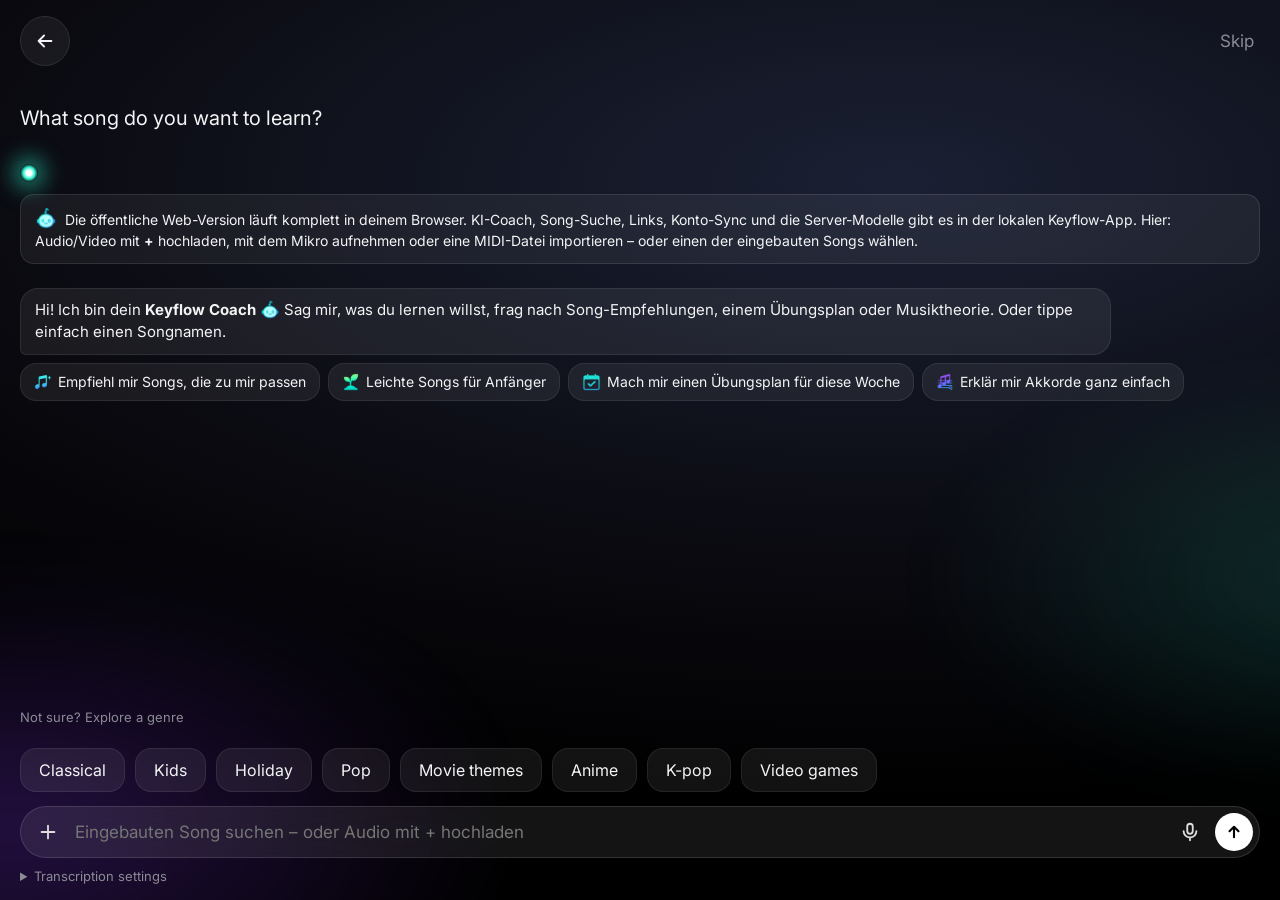
==== index.html @ b35149dd "Keyflow Piano – public web version Co-Authored-By: Claude Opus 5.5 <noreply@anthropic.com>" ====
<!doctype html>
<html lang="en">
<head>
  <meta charset="utf-8" />
  <meta name="viewport" content="width=device-width, initial-scale=1, viewport-fit=cover, user-scalable=no" />
  <meta name="theme-color" content="#000000" />
  <title>Keyflow – Piano tutorials for any song</title>
  <link rel="manifest" href="manifest.webmanifest" />
  <link rel="icon" href="icon.svg" type="image/svg+xml" />
  <link rel="preconnect" href="https://fonts.googleapis.com" />
  <link href="https://fonts.googleapis.com/css2?family=Inter:wght@400;500;600;700&display=swap" rel="stylesheet" />
  <link rel="stylesheet" href="css/style.css" />
</head>
<body>
  <!-- ================= LIBRARY ================= -->
  <section id="view-library" class="view">
    <header class="lib-head">
      <div class="lib-top">
        <div class="brand"><span class="logo">◆</span> Keyflow <span class="tag">PIANO</span></div>
        <button id="accountBtn" class="account-btn"><span id="syncDot" class="sync-dot"></span><span id="accountLabel">Sign in</span></button>
      </div>
      <h1>My songs</h1>
    </header>
    <div class="search-row">
      <label class="search">
        <svg viewBox="0 0 24 24"><circle cx="11" cy="11" r="7"/><path d="M20 20l-4-4"/></svg>
        <input id="searchInput" type="search" placeholder="Search music" autocomplete="off" />
      </label>
      <button id="sortBtn" class="round" aria-label="Sort"><svg viewBox="0 0 24 24"><path d="M4 7h16M7 12h10M10 17h4"/></svg></button>
      <div id="sortMenu" class="menu hidden">
        <button data-sort="recent">Recently added</button>
        <button data-sort="played">Recently played</button>
        <button data-sort="title">Title A–Z</button>
      </div>
    </div>
    <h2>All transcriptions</h2>
    <ul id="songList" class="song-list"></ul>
    <p id="emptyLib" class="empty hidden">No songs yet. Tap <b>+</b> to transcribe your first song.</p>
    <p class="credits-link"><button id="creditsBtn" class="link small">Credits &amp; Lizenzen</button></p>
    <button id="addBtn" class="fab" aria-label="New song"><svg viewBox="0 0 24 24"><path d="M12 5v14M5 12h14"/></svg></button>
  </section>

  <!-- ================= CREATE ================= -->
  <section id="view-create" class="view hidden">
    <div class="aurora"></div>
    <header class="create-head">
      <button id="createBack" class="round ghost" aria-label="Back"><svg viewBox="0 0 24 24"><path d="M19 12H5M11 6l-6 6 6 6"/></svg></button>
      <button id="skipBtn" class="link">Skip</button>
    </header>
    <p class="prompt">What song do you want to learn?</p>
    <div class="orb"></div>
    <div id="aiBar" class="ai-bar"></div>
    <div id="createResults" class="create-results"></div>
    <div class="create-bottom">
      <p class="muted small">Not sure? Explore a genre</p>
      <div id="genreChips" class="chips"></div>
      <form id="askForm" class="ask">
        <button type="button" id="plusBtn" class="ask-btn" aria-label="Add file"><svg viewBox="0 0 24 24"><path d="M12 5v14M5 12h14"/></svg></button>
        <input id="askInput" placeholder="Frag den Coach, Songname oder Link …" autocomplete="off" />
        <button type="button" id="recBtn" class="ask-btn" aria-label="Record"><svg viewBox="0 0 24 24"><rect x="9" y="3" width="6" height="11" rx="3"/><path d="M5 11a7 7 0 0 0 14 0M12 18v3"/></svg></button>
        <button type="submit" class="send" aria-label="Send"><svg viewBox="0 0 24 24"><path d="M12 19V5M6 11l6-6 6 6"/></svg></button>
      </form>
      <div id="plusMenu" class="menu up hidden">
        <button data-act="audio"><img class="ic" src="icons/ic-note.webp" alt="" draggable="false"> Upload audio or video</button>
        <button data-act="midi"><img class="ic" src="icons/ic-keyboard.webp" alt="" draggable="false"> Import MIDI file</button>
        <button data-act="record"><img class="ic" src="icons/ic-mic.webp" alt="" draggable="false"> Record with microphone</button>
      </div>
      <details class="advanced">
        <summary>Transcription settings</summary>
        <label>Note sensitivity <input id="optSens" type="range" min="0" max="1" step="0.05" value="0.5" /></label>
        <label>AI model <select id="optModel"><option value="basicpitch">Basic Pitch (any instrument)</option><option value="piano">Piano model – Onsets &amp; Frames</option><option value="both" selected>Both combined (best)</option><option value="muscriptor">MuScriptor (multi-instrument, server)</option><option value="transkun">Transkun – Klavier, sehr genau (Server)</option></select></label>
        <label id="msRow" class="hidden">MuScriptor size <select id="optMsSize"><option value="small" selected>small – fast (CPU ok)</option><option value="medium">medium – balanced</option><option value="large">large – best (GPU)</option></select></label>
        <label id="msQRow" class="hidden">Snap notes to beat grid <input id="optQuantize" type="checkbox" checked /></label>
        <label>Demucs stem separation (server) <input id="optDemucs" type="checkbox" /></label>
        <label>Arrangement <select id="optMode"><option value="piano" selected>Piano arrangement</option><option value="easy">Easy (melody + bass)</option><option value="full">Full detail (solo piano recordings)</option></select></label>
        <label>Remove drums before transcribing <input id="optDrums" type="checkbox" checked /></label>
        <label>Song names: search <select id="optKind"><option value="cover" selected>piano covers (most accurate)</option><option value="original">original song</option></select></label>
        <label>Split hands at <select id="optSplit"><option value="55">G3</option><option value="57">A3</option><option value="60" selected>C4 (middle C)</option><option value="62">D4</option><option value="64">E4</option></select></label>
      </details>
      <input id="fileInput" type="file" accept="audio/*,video/*,.mid,.midi,.mp3,.wav,.m4a,.ogg,.flac,.webm,.mp4" hidden />
    </div>
  </section>

  <!-- ================= PLAYER ================= -->
  <section id="view-player" class="view hidden">
    <canvas id="stage"></canvas>
    <div id="progress" class="progress"><div id="progressFill"></div><div id="loopBand" class="loop-band hidden"></div></div>
    <div id="hud" class="hud">
      <div class="hud-left">
        <button id="exitBtn" class="glass icon" aria-label="Back"><svg viewBox="0 0 24 24"><path d="M19 12H5M11 6l-6 6 6 6"/></svg></button>
        <button id="settingsBtn" class="glass icon" aria-label="Settings"><svg viewBox="0 0 24 24"><circle cx="12" cy="12" r="3"/><path d="M19.4 15a1.7 1.7 0 0 0 .3 1.8l.1.1a2 2 0 1 1-2.8 2.8l-.1-.1a1.7 1.7 0 0 0-1.8-.3 1.7 1.7 0 0 0-1 1.5V21a2 2 0 1 1-4 0v-.1a1.7 1.7 0 0 0-1.1-1.5 1.7 1.7 0 0 0-1.8.3l-.1.1a2 2 0 1 1-2.8-2.8l.1-.1a1.7 1.7 0 0 0 .3-1.8 1.7 1.7 0 0 0-1.5-1H3a2 2 0 1 1 0-4h.1a1.7 1.7 0 0 0 1.5-1.1 1.7 1.7 0 0 0-.3-1.8l-.1-.1a2 2 0 1 1 2.8-2.8l.1.1a1.7 1.7 0 0 0 1.8.3H9a1.7 1.7 0 0 0 1-1.5V3a2 2 0 1 1 4 0v.1a1.7 1.7 0 0 0 1 1.5 1.7 1.7 0 0 0 1.8-.3l.1-.1a2 2 0 1 1 2.8 2.8l-.1.1a1.7 1.7 0 0 0-.3 1.8V9a1.7 1.7 0 0 0 1.5 1H21a2 2 0 1 1 0 4h-.1a1.7 1.7 0 0 0-1.5 1z"/></svg></button>
        <button id="speedBtn" class="glass pill">Speed <b id="speedVal">100%</b></button>
        <button id="levelBtn" class="glass pill">Level <b id="levelVal">Original</b></button>
        <div class="seg glass">
          <button id="modeWait" class="seg-btn">Wait</button>
          <button id="modePlay" class="seg-btn active">Play-Along</button>
        </div>
      </div>
      <div class="hud-right">
        <span id="scoreChip" class="glass pill score">0 ✓</span>
        <button id="practiceBtn" class="glass pill" aria-label="Practice"><img class="ic" src="icons/ic-practice.webp" alt="" draggable="false"> Practice</button>
        <button id="soundBtn" class="glass icon" aria-label="Sound"><img class="ic lg" src="icons/ic-sound.webp" alt="" draggable="false"></button>
        <button id="inputBtn" class="glass icon" aria-label="Input"><svg viewBox="0 0 24 24"><rect x="2" y="7" width="20" height="11" rx="2"/><path d="M6 7v6M10 7v6M14 7v6M18 7v6"/></svg></button>
        <div id="handSeg" class="seg glass hand-seg" role="radiogroup" aria-label="Hände">
          <button class="seg-btn" data-hands="L" title="Nur linke Hand"><img class="ic hand-ic" src="icons/ic-hand-left.webp" alt="" draggable="false"><i>L</i></button>
          <button class="seg-btn" data-hands="both" title="Beide Hände">Beide</button>
          <button class="seg-btn" data-hands="R" title="Nur rechte Hand"><img class="ic hand-ic" src="icons/ic-hand-right.webp" alt="" draggable="false"><i>R</i></button>
          <button class="seg-btn" data-hands="none" title="Zuhören – beide Hände spielen automatisch">Hören</button>
        </div>
      </div>
      <div id="speedMenu" class="panel speed-panel hidden">
        <p class="panel-title">PLAYBACK SPEED</p>
        <div class="speed-opts"></div>
      </div>
      <div id="inputMenu" class="panel input-panel hidden">
        <p class="panel-title">PLAY WITH ANY PIANO</p>
        <button id="midiBtn" class="row-btn"><span><img class="ic" src="icons/ic-keyboard.webp" alt="" draggable="false"> Connect MIDI keyboard</span> <span id="midiStatus" class="muted"></span></button>
        <button id="micBtn" class="row-btn"><span><img class="ic" src="icons/ic-mic.webp" alt="" draggable="false"> Listen via microphone</span> <span id="micStatus" class="muted">off</span></button>
        <label class="row">Key lights on my piano <select id="setLightProto"></select></label>
        <label class="row">Light keys ahead <select id="setLightAhead"><option value="now">only when it's time</option><option value="ahead" selected>next notes in advance</option></select></label>
        <label class="row">Silent lights (channel modes) <input id="setSilentLights" type="checkbox" checked /></label>
        <div class="row btns"><button id="testLightsBtn" class="glass pill"><img class="ic" src="icons/ic-light.webp" alt="" draggable="false"> Test lights</button><span id="sysexStatus" class="muted small"></span></div>
        <label class="row">Mic sensitivity <input id="micSens" type="range" min="0" max="1" step="0.05" value="0.5" /></label>
        <p class="muted small">Tip: use headphones or mute the song when using the microphone. Computer keys: A W S E D F T G Y H U J K (Z / X = octave).</p>
      </div>
      <div id="levelPanel" class="panel level-panel hidden">
        <p class="panel-title">SCHWIERIGKEIT</p>
        <p id="levelRating" class="small"></p>
        <div id="levelOpts" class="speed-opts"></div>
        <p class="muted small">Leicht: nur Melodie + Bass, keine schnellen Läufe · Mittel: Melodie + eine Begleitstimme · Schwer: bis zu 3 Töne pro Hand · Original: alles</p>
        <label class="row">Andere Hand <select id="setOtherHand"><option value="auto">spielt automatisch</option><option value="mute">stumm (sichtbar)</option><option value="hide">ausblenden</option></select></label>
      </div>
      <div id="soundPanel" class="panel sound-panel hidden">
        <p class="panel-title">SOUND &amp; INSTRUMENTE</p>
        <label class="row">Sound-Bibliothek <select id="sndBank"></select></label>
        <div id="sndPresets">
          <label class="row">Song – rechte Hand <select id="sndR" class="snd-preset" data-role="R"></select></label>
          <label class="row">Song – linke Hand <select id="sndL" class="snd-preset" data-role="L"></select></label>
          <label class="row">Meine Tasten <select id="sndUser" class="snd-preset" data-role="user"></select></label>
        </div>
        <p id="sndInfo" class="muted small"></p>
        <div class="row btns">
          <button id="sndImport" class="glass pill"><img class="ic" src="icons/ic-import.webp" alt="" draggable="false"> SoundFont importieren</button>
          <button id="sndImportDir" class="glass pill"><img class="ic" src="icons/ic-folder.webp" alt="" draggable="false"> SFZ-Ordner</button>
        </div>
        <p class="muted small">SF2 · SF3 · SFOGG · DLS · SFZ (mit Samples, als Ordner oder ZIP) · SYX (DX7-Bänke &amp; SysEx-Befehle) · ZIP</p>
        <div class="row btns">
          <button id="sndImportSyx" class="glass pill"><img class="ic" src="icons/ic-synth.webp" alt="" draggable="false"> Eigene .syx-Presets</button>
          <button id="sndExportSyx" class="glass pill hidden"><img class="ic" src="icons/ic-export.webp" alt="" draggable="false"> Als .syx exportieren</button>
        </div>
        <div id="customList" class="snd-list hidden"></div>
        <p class="panel-title" style="margin-top:14px">MIDI-AUSGANG · VST3 / DAW / HARDWARE</p>
        <label class="row">Ausgang <select id="moDevice"><option value="off">Aus</option></select></label>
        <div class="row btns"><button id="moScan" class="glass pill"><img class="ic" src="icons/ic-keyboard.webp" alt="" draggable="false"> MIDI-Ausgänge suchen</button></div>
        <div id="moOpts">
          <label class="row">Song – rechte Hand <span class="mo-ch"><input id="moR" type="checkbox" checked /> Kanal <select id="moRch"><option value="0">1</option><option value="1">2</option><option value="2">3</option><option value="3">4</option><option value="4">5</option><option value="5">6</option><option value="6">7</option><option value="7">8</option><option value="8">9</option><option value="9">10</option><option value="10">11</option><option value="11">12</option><option value="12">13</option><option value="13">14</option><option value="14">15</option><option value="15">16</option></select></span></label>
          <label class="row">Song – linke Hand <span class="mo-ch"><input id="moL" type="checkbox" checked /> Kanal <select id="moLch"><option value="0">1</option><option value="1">2</option><option value="2">3</option><option value="3">4</option><option value="4">5</option><option value="5">6</option><option value="6">7</option><option value="7">8</option><option value="8">9</option><option value="9">10</option><option value="10">11</option><option value="11">12</option><option value="12">13</option><option value="13">14</option><option value="14">15</option><option value="15">16</option></select></span></label>
          <label class="row">Meine Tasten <span class="mo-ch"><input id="moU" type="checkbox" /> Kanal <select id="moUch"><option value="0">1</option><option value="1">2</option><option value="2">3</option><option value="3">4</option><option value="4">5</option><option value="5">6</option><option value="6">7</option><option value="7">8</option><option value="8">9</option><option value="9">10</option><option value="10">11</option><option value="11">12</option><option value="12">13</option><option value="13">14</option><option value="14">15</option><option value="15">16</option></select></span></label>
          <label class="row">Instrument senden <select id="moProg"></select></label>
          <label class="row">Nur extern hören (interne Klänge stumm) <input id="moExcl" type="checkbox" /></label>
        </div>
        <details class="mo-help"><summary class="muted small">So spielst du mit VST3-Plugins</summary>
          <p class="muted small">VST3-Plugins laufen in einem Host-Programm auf dem PC/Mac (z.&nbsp;B. Reaper, Cakewalk, Ableton, FL Studio oder der kostenlose Plugin-Host Carla). Keyflow schickt die Noten per MIDI dorthin:</p>
          <p class="muted small">1. Keyflow auf dem PC starten (<code>node server.js</code>) und in Chrome öffnen.<br>2. Virtuelles MIDI-Kabel: Windows → <b>loopMIDI</b>, Mac → <b>IAC-Treiber</b> (Audio-MIDI-Setup), Linux → Carla/ALSA.<br>3. Im Host eine Spur mit deinem VST3-Plugin anlegen, MIDI-Eingang = das virtuelle Kabel, Aufnahme-/Monitor-Schalter an.<br>4. Hier als Ausgang das Kabel wählen, Kanäle zuordnen, „Nur extern hören“ an.</p>
          <p class="muted small">Am Handy kannst du so auch die eingebauten Klänge deines MIDI-Pianos (z.&nbsp;B. MEP-4000) oder einen Hardware-Synth ansteuern.</p>
        </details>
        <input id="syxFile" type="file" accept=".syx,.zip" multiple hidden />
        <div id="sndList" class="snd-list"></div>
        <div id="syxList" class="snd-list"></div>
        <input id="sndFile" type="file" multiple hidden />
        <input id="sndDir" type="file" webkitdirectory multiple hidden />
      </div>
      <div id="practicePanel" class="panel practice-panel hidden">
        <p class="panel-title">PRACTICE BY SECTION</p>
        <label class="row">Auto tempo (start 50 %, +10 % per clean pass) <input id="setAutoTempo" type="checkbox" checked /></label>
        <label class="row">Clean pass needs <select id="setPassAcc"><option value="80">80 %</option><option value="90" selected>90 %</option><option value="100">100 %</option></select></label>
        <div id="sectionList" class="section-list"></div>
        <div class="row btns"><button id="practiceStop" class="glass pill">✕ Stop section practice</button></div>
      </div>
      <div id="settingsPanel" class="panel settings-panel hidden">
        <p class="panel-title">SETTINGS</p>
        <label class="row">Note labels <select id="setLabels"><option value="letters">C D E</option><option value="solfege">Do Re Mi</option><option value="fingers">Fingernummern 1–5</option><option value="both">Note + Finger (C 3)</option><option value="none">Off</option></select></label>
        <label class="row">Finger-Farben (Daumen … kleiner Finger) <input id="setFingerColors" type="checkbox" checked /></label>
        <label class="row">Hand-Diagramm über der Tastatur <input id="setHandDiagram" type="checkbox" checked /></label>
        <label class="row">Fingersatz bearbeiten (pausiert Note antippen) <input id="setEditFingers" type="checkbox" /></label>
        <label class="row">Keyboard <select id="setKeyboard"><option value="88">88 keys (full piano)</option><option value="61">61 keys</option><option value="auto">Fit to song</option></select></label>
        <label class="row">Colors <select id="setColors"><option value="rainbow">Rainbow (per note)</option><option value="hands">Blue / teal (per hand)</option></select></label>
        <label class="row">Finger numbers (1–5) <input id="setFingers" type="checkbox" checked /></label>
        <label class="row">Key lights preview <input id="setLights" type="checkbox" checked /></label>
        <label class="row">Falling speed <input id="setZoom" type="range" min="0.5" max="2" step="0.1" value="1" /></label>
        <label class="row">Hear notes of practiced hand <input id="setGuide" type="checkbox" checked /></label>
        <label class="row">Mute song audio <input id="setMute" type="checkbox" /></label>
        <label class="row">Sound for MIDI keyboard <input id="setMidiSound" type="checkbox" checked /></label>
        <label class="row">Metronome <input id="setMetro" type="checkbox" /></label>
        <label class="row">Effects <input id="setFx" type="checkbox" checked /></label>
        <label class="row">Volume <input id="setVol" type="range" min="0" max="1" step="0.05" value="0.8" /></label>
        <div class="row btns">
          <button id="loopA" class="glass pill">Set A</button>
          <button id="loopB" class="glass pill">Set B</button>
          <button id="loopClear" class="glass pill">Clear loop</button>
        </div>
        <div class="row btns">
          <button id="restartBtn" class="glass pill">↺ Restart</button>
          <button id="exportBtn" class="glass pill"><img class="ic" src="icons/ic-export.webp" alt="" draggable="false"> Export MIDI</button>
        </div>
      </div>
    </div>
    <div class="now-playing">
      <span id="npCover" class="cover sm"></span>
      <span id="npTitle"></span>
      <span id="npTime" class="muted"></span>
    </div>
    <button id="bigPlay" class="big-play" aria-label="Play"><svg viewBox="0 0 24 24"><path d="M8 5v14l11-7z"/></svg></button>
    <button id="endBtn" class="glass pill end-btn"><svg viewBox="0 0 24 24"><path d="M15 3h4a2 2 0 0 1 2 2v14a2 2 0 0 1-2 2h-4M10 17l5-5-5-5M15 12H3"/></svg> End session</button>
    <div id="resultModal" class="modal hidden">
      <div class="modal-card">
        <h3><img class="ic xl" src="icons/ic-trophy.webp" alt="" draggable="false"><br>Session complete</h3>
        <div class="big-score"><span id="resAcc">0</span>%</div>
        <p class="muted">accuracy</p>
        <div class="stats">
          <div><b id="resHit">0</b><span>hit</span></div>
          <div><b id="resMiss">0</b><span>missed</span></div>
          <div><b id="resWrong">0</b><span>wrong</span></div>
          <div><b id="resStreak">0</b><span>best streak</span></div>
        </div>
        <div class="row btns center">
          <button id="resAgain" class="btn primary">Play again</button>
          <button id="resLib" class="btn">Library</button>
        </div>
      </div>
    </div>
    <div id="rotateHint" class="rotate-hint">↻ Rotate your phone to landscape for the best view</div>
  </section>

  <!-- ================= BUSY / TOAST ================= -->
  <div id="busy" class="busy hidden">
    <div class="orb big"></div>
    <p id="busyStage">Working…</p>
    <div class="bar"><div id="busyBar"></div></div>
    <p class="muted small">Runs privately on your device – free & unlimited.</p>
    <button id="busyCancel" class="btn hidden">Stop recording</button>
  </div>
  <div id="sheet" class="sheet hidden"></div>
  <div id="syxPicker" class="busy picker hidden">
    <div class="modal-card picker-card">
      <h3>Presets auswählen</h3>
      <p id="pickInfo" class="muted small"></p>
      <input id="pickSearch" class="pick-search" placeholder="Suchen …" autocomplete="off" />
      <div class="row btns"><button id="pickAll" class="link small">Alle</button><button id="pickNone" class="link small">Keine</button></div>
      <div id="pickList" class="pick-list"></div>
      <label class="row">Ziel <select id="pickTarget"><option value="custom">Zu „Meine FM-Presets“ hinzufügen</option><option value="new">Als neue Bank speichern</option></select></label>
      <input id="pickName" class="pick-search hidden" placeholder="Name der neuen Bank" />
      <div class="row btns center">
        <button id="pickOk" class="btn primary">Importieren</button>
        <button id="pickCancel" class="btn">Abbrechen</button>
      </div>
    </div>
  </div>
  <div id="accountModal" class="busy account hidden">
    <div class="modal-card account-card">
      <div id="accOut">
        <h3>Keyflow account</h3>
        <p class="muted small">Sync your library across devices via your Keyflow server.</p>
        <form id="accForm">
          <input id="accUser" placeholder="Username" autocomplete="username" autocapitalize="none" required />
          <input id="accPass" type="password" placeholder="Password (min. 6)" autocomplete="current-password" required />
          <p id="accErr" class="err"></p>
          <div class="row btns center">
            <button type="submit" class="btn primary" data-mode="login">Log in</button>
            <button type="submit" class="btn" data-mode="register">Create account</button>
          </div>
        </form>
      </div>
      <div id="accIn" class="hidden">
        <h3><img class="ic lg" src="icons/ic-coach.webp" alt="" draggable="false"> Hi, <span id="accName"></span></h3>
        <p id="accStatus" class="muted small"></p>
        <p class="muted small">Im Konto gespeichert: Songs inkl. Audio, Sound-Bibliotheken (SoundFont, SFZ, FM/.syx), „Meine FM-Presets“, SysEx, Einstellungen und Coach-Chat.</p>
        <p id="accUsage" class="small"></p>
        <div class="row btns center">
          <button id="accSync" class="btn primary">↻ Jetzt synchronisieren</button>
          <button id="accLogout" class="btn">Abmelden</button>
        </div>
        <p class="panel-title" style="margin-top:14px">SICHERUNG – AUCH AUSSERHALB DES HANDYS</p>
        <div class="row btns">
          <a id="accBackup" class="btn" download><img class="ic" src="icons/ic-export.webp" alt="" draggable="false"> Sicherung herunterladen</a>
          <button id="accRestore" class="btn"><img class="ic" src="icons/ic-import.webp" alt="" draggable="false"> Wiederherstellen</button>
        </div>
        <label class="row">Automatisch nach /sdcard/Keyflow sichern <input id="accAuto" type="checkbox" /></label>
        <p id="accAutoInfo" class="muted small"></p>
        <p class="muted small">Tipp: Lade die .keyflow-Datei zu Google Drive hoch oder kopiere sie auf deinen PC – dann ist alles auch sicher, wenn das Handy verloren geht.</p>
        <input id="accRestoreFile" type="file" accept=".keyflow,.zip" hidden />
      </div>
      <button id="accClose" class="link">Close</button>
    </div>
  </div>
  <div id="creditsModal" class="busy account hidden">
    <div class="modal-card account-card credits">
      <h3>Credits &amp; Lizenzen</h3>
      <p class="small">Keyflow ist eine eigenständige Klavier-Lern-App. Sie nutzt diese freien Projekte – vielen Dank!</p>
      <ul class="small">
        <li><b>Basic Pitch</b> (Spotify) – Audio→MIDI, Apache-2.0</li>
        <li><b>Onsets and Frames</b> (Google Magenta) – Klavier-Transkription, Apache-2.0</li>
        <li><b>TensorFlow.js</b> – Apache-2.0</li>
        <li><b>SpessaSynth</b> – SoundFont-Synthesizer, Apache-2.0</li>
        <li><b>@tonejs/midi</b> – MIDI lesen/schreiben, MIT</li>
        <li><b>fflate</b> – ZIP, MIT</li>
        <li><b>Salamander Grand Piano</b> – Samples von Alexander Holm, CC-BY 3.0</li>
        <li><b>GeneralUser GS</b> – SoundFont von S. Christian Collins (freie Lizenz des Autors)</li>
        <li>Lokale App zusätzlich: Transkun (Yujia Yan, MIT), MuScriptor (Code MIT, Gewichte CC BY-NC 4.0), Ollama/Qwen, yt-dlp</li>
        <li>Icons: für Keyflow mit Astrocade generiert · Eingebaute Songs: gemeinfreie Melodien</li>
      </ul>
      <p class="muted small">Alle Daten (Songs, Aufnahmen, Sounds) bleiben in deinem Browser. Es wird nichts hochgeladen.</p>
      <button id="creditsClose" class="btn primary">Schließen</button>
    </div>
  </div>
  <div id="toast" class="toast"></div>

  <script>window.KEYFLOW_STATIC = true;</script>
  <script type="module" src="js/app.js"></script>
</body>
</html>
---- css/style.css ----
:root {
  --bg: #050507;
  --card: #1b1b20;
  --card2: #26262c;
  --line: #2e2e35;
  --text: #f4f4f6;
  --muted: #8b8b95;
  --teal: #2ff5d0;
  --blue: #1e90ff;
  --purple: #8b3dff;
  --pink: #ff2bd6;
  --radius: 18px;
  font-family: Inter, system-ui, -apple-system, 'Segoe UI', Roboto, sans-serif;
  color-scheme: dark;
}
* { box-sizing: border-box; -webkit-tap-highlight-color: transparent; }
html, body { margin: 0; height: 100%; background: var(--bg); color: var(--text); overflow: hidden; }
button { font: inherit; color: inherit; background: none; border: 0; cursor: pointer; }
input, select { font: inherit; color: inherit; }
svg { width: 22px; height: 22px; fill: none; stroke: currentColor; stroke-width: 2; stroke-linecap: round; stroke-linejoin: round; }
.hidden { display: none !important; }
.muted { color: var(--muted); }
.small { font-size: 13px; }
.view { position: fixed; inset: 0; overflow: hidden; }

/* ---------- Library ---------- */
#view-library { overflow-y: auto; padding: max(18px, env(safe-area-inset-top)) 20px 120px; max-width: 720px; margin: 0 auto; }
.brand { display: flex; align-items: center; gap: 6px; font-weight: 700; font-size: 15px; opacity: .85; }
.brand .logo { color: var(--teal); }
.tag { font-size: 9px; border: 1.5px solid currentColor; border-radius: 6px; padding: 1px 5px; letter-spacing: .05em; }
.lib-head h1 { font-size: 34px; font-weight: 500; margin: 22px 0 18px; letter-spacing: -.02em; }
.search-row { display: flex; gap: 12px; position: relative; }
.search { flex: 1; display: flex; align-items: center; gap: 10px; background: var(--card2); border: 1px solid var(--line); border-radius: 999px; padding: 0 18px; height: 50px; color: var(--muted); }
.search input { flex: 1; background: none; border: 0; outline: 0; font-size: 17px; color: var(--text); }
.round { width: 50px; height: 50px; border-radius: 50%; background: var(--card2); border: 1px solid var(--line); display: grid; place-items: center; flex: none; }
.round.ghost { background: rgba(255,255,255,.06); }
h2 { font-size: 17px; font-weight: 500; margin: 30px 0 10px; }
.song-list { list-style: none; padding: 0; margin: 0; }
.song { display: flex; align-items: center; gap: 16px; padding: 10px 0; cursor: pointer; border-radius: 14px; }
.song:active { background: rgba(255,255,255,.04); }
.cover { width: 66px; height: 66px; border-radius: 14px; flex: none; box-shadow: inset 0 0 0 1px rgba(255,255,255,.08); }
.cover.sm { width: 28px; height: 28px; border-radius: 7px; }
.song-info { flex: 1; min-width: 0; }
.song-title { font-size: 17px; white-space: nowrap; overflow: hidden; text-overflow: ellipsis; }
.song-sub { font-size: 14px; color: var(--muted); margin-top: 4px; display: flex; align-items: center; gap: 6px; }
.song-sub .tri { color: var(--pink); font-size: 11px; }
.song-sub .tri.off { color: var(--muted); }
.more { width: 40px; height: 40px; color: var(--muted); font-size: 20px; letter-spacing: 1px; }
.empty { color: var(--muted); text-align: center; margin-top: 40px; }
.fab { position: fixed; right: max(22px, calc(50vw - 340px)); bottom: max(26px, env(safe-area-inset-bottom)); width: 62px; height: 62px; border-radius: 50%; background: linear-gradient(135deg, var(--teal), var(--blue)); color: #001; display: grid; place-items: center; box-shadow: 0 10px 30px rgba(47,245,208,.35); }
.fab svg { width: 28px; height: 28px; stroke-width: 2.6; }

.menu { position: absolute; z-index: 30; background: #232329; border: 1px solid var(--line); border-radius: 14px; padding: 6px; min-width: 200px; box-shadow: 0 20px 50px rgba(0,0,0,.6); }
.menu button { display: block; width: 100%; text-align: left; padding: 11px 14px; border-radius: 9px; font-size: 15px; }
.menu button:hover, .menu button.active { background: rgba(255,255,255,.07); }
.menu button.danger { color: #ff5d7a; }
#sortMenu { right: 0; top: 58px; }

/* ---------- Create ---------- */
#view-create { display: flex; flex-direction: column; padding: max(16px, env(safe-area-inset-top)) 20px max(16px, env(safe-area-inset-bottom)); background: radial-gradient(120% 70% at 70% 20%, #1a2033 0%, #0a0a10 60%, #000 100%); }
.aurora { position: absolute; inset: -20%; background:
  radial-gradient(40% 30% at 15% 80%, rgba(139,61,255,.25), transparent 70%),
  radial-gradient(35% 25% at 90% 60%, rgba(47,245,208,.15), transparent 70%); filter: blur(30px); pointer-events: none; animation: drift 14s ease-in-out infinite alternate; }
@keyframes drift { to { transform: translate(4%, -3%) rotate(4deg); } }
.create-head { display: flex; justify-content: space-between; align-items: center; position: relative; }
.link { color: var(--muted); font-size: 17px; }
.prompt { font-size: 20px; margin: 40px 0 0; position: relative; }
.orb { width: 18px; height: 18px; border-radius: 50%; margin: 34px 0 0; background: radial-gradient(circle, #fff 0 20%, var(--teal) 45%, rgba(47,245,208,0) 72%); box-shadow: 0 0 22px 6px rgba(47,245,208,.55); animation: pulse 1.8s ease-in-out infinite; position: relative; }
.orb.big { width: 70px; height: 70px; margin: 0 auto 24px; }
@keyframes pulse { 50% { transform: scale(1.25); opacity: .75; } }
.create-results { flex: 1; overflow-y: auto; margin: 16px 0; position: relative; }
.result { display: flex; align-items: center; gap: 14px; padding: 10px; border-radius: 14px; background: rgba(255,255,255,.04); margin-bottom: 8px; cursor: pointer; }
.result:hover { background: rgba(255,255,255,.08); }
.result .cover { width: 46px; height: 46px; border-radius: 10px; }
.msg { color: #cfd0d8; line-height: 1.5; padding: 4px 2px 12px; }
.create-bottom { position: relative; }
.chips { display: flex; gap: 10px; overflow-x: auto; padding: 10px 0 14px; scrollbar-width: none; }
.chips::-webkit-scrollbar { display: none; }
.chip { flex: none; padding: 11px 18px; border-radius: 16px; background: rgba(255,255,255,.07); border: 1px solid rgba(255,255,255,.08); font-size: 16px; }
.chip.active { background: rgba(47,245,208,.18); border-color: rgba(47,245,208,.5); }
.ask { display: flex; align-items: center; gap: 6px; background: rgba(255,255,255,.08); border: 1px solid rgba(255,255,255,.12); border-radius: 999px; padding: 6px 6px 6px 8px; backdrop-filter: blur(16px); }
.ask input { flex: 1; min-width: 0; background: none; border: 0; outline: 0; font-size: 17px; }
.ask-btn { width: 38px; height: 38px; display: grid; place-items: center; color: #ddd; border-radius: 50%; }
.send { width: 38px; height: 38px; border-radius: 50%; background: #fff; color: #000; display: grid; place-items: center; }
.send svg { width: 18px; height: 18px; stroke-width: 2.8; }
.menu.up { bottom: 70px; left: 0; }
.advanced { margin-top: 10px; color: var(--muted); font-size: 13px; }
.advanced label { display: flex; justify-content: space-between; align-items: center; margin: 8px 0; gap: 12px; }
.advanced select { background: var(--card2); border: 1px solid var(--line); border-radius: 8px; padding: 4px 8px; }

/* ---------- Player ---------- */
#view-player { background: #000; touch-action: none; user-select: none; -webkit-user-select: none; }
#stage { position: absolute; inset: 0; width: 100%; height: 100%; display: block; }
.progress { position: absolute; top: 10px; left: 50%; transform: translateX(-50%); width: min(70%, 900px); height: 8px; border-radius: 6px; background: rgba(255,255,255,.12); cursor: pointer; z-index: 5; }
.progress::before { content: ''; position: absolute; inset: -12px 0; }
#progressFill { height: 100%; width: 0; border-radius: 6px; background: #1a8f78; box-shadow: 0 0 10px rgba(47,245,208,.4); }
.loop-band { position: absolute; top: 0; height: 100%; background: rgba(139,61,255,.45); border-radius: 6px; }
.hud { position: absolute; top: 30px; left: 0; right: 0; padding: 0 max(16px, env(safe-area-inset-left)); display: flex; justify-content: space-between; align-items: flex-start; z-index: 6; transition: opacity .3s; pointer-events: none; }
.hud > * { pointer-events: auto; }
.hud.faded { opacity: 0; }
.hud.faded * { pointer-events: none; }
.hud-left, .hud-right { display: flex; gap: 10px; align-items: center; flex-wrap: wrap; }
.glass { background: rgba(60,60,66,.62); border: 1px solid rgba(255,255,255,.1); backdrop-filter: blur(14px); -webkit-backdrop-filter: blur(14px); color: #e9e9ef; }
.icon { width: 46px; height: 46px; border-radius: 14px; display: grid; place-items: center; }
.pill { height: 46px; padding: 0 18px; border-radius: 14px; display: inline-flex; align-items: center; gap: 8px; font-size: 16px; white-space: nowrap; }
.pill b { font-weight: 600; }
.seg { display: inline-flex; border-radius: 14px; padding: 4px; height: 46px; }
.seg-btn { padding: 0 14px; border-radius: 10px; color: #aaa; font-size: 15px; }
.seg-btn.active { background: rgba(255,255,255,.16); color: #fff; }
.hand { width: 46px; height: 46px; border-radius: 14px; font-size: 20px; position: relative; opacity: .45; filter: grayscale(1); }
.hand i { position: absolute; bottom: 4px; right: 6px; font-style: normal; font-size: 10px; font-weight: 700; background: #fff; color: #000; border-radius: 4px; padding: 0 3px; }
.hand.active { opacity: 1; filter: none; }
#handL.active { box-shadow: inset 0 0 0 2px #15c9a0; }
#handR.active { box-shadow: inset 0 0 0 2px #1e90ff; }
.score { font-variant-numeric: tabular-nums; color: var(--teal); }
.panel { position: absolute; top: 56px; left: max(16px, env(safe-area-inset-left)); background: rgba(40,40,46,.86); border: 1px solid rgba(255,255,255,.1); backdrop-filter: blur(20px); -webkit-backdrop-filter: blur(20px); border-radius: 20px; padding: 14px 16px; max-height: calc(100vh - 90px); overflow-y: auto; }
.panel-title { margin: 0 0 12px; font-size: 13px; letter-spacing: .12em; color: #aaa; font-weight: 600; }
.speed-panel { left: 120px; }
.speed-opts { display: flex; gap: 10px; }
.speed-opt { width: 82px; padding: 10px 0; border-radius: 14px; background: rgba(255,255,255,.06); text-align: center; }
.speed-opt b { display: block; font-size: 17px; font-weight: 500; }
.speed-opt span { font-size: 13px; color: var(--muted); }
.speed-opt.active { background: rgba(255,255,255,.2); }
.input-panel { left: auto; right: max(16px, env(safe-area-inset-right)); width: 330px; }
.settings-panel { width: 340px; }
.row { display: flex; justify-content: space-between; align-items: center; gap: 12px; margin: 10px 0; font-size: 15px; }
.row select { background: rgba(255,255,255,.08); border: 1px solid var(--line); border-radius: 8px; padding: 4px 8px; }
.row input[type=checkbox] { width: 20px; height: 20px; accent-color: var(--teal); }
.row input[type=range] { width: 140px; accent-color: var(--teal); }
.row.btns { justify-content: flex-start; flex-wrap: wrap; }
.row.btns .pill { height: 38px; font-size: 14px; padding: 0 12px; }
.row.center { justify-content: center; }
.row-btn { display: flex; justify-content: space-between; width: 100%; padding: 12px; border-radius: 12px; background: rgba(255,255,255,.06); margin-bottom: 8px; text-align: left; gap: 8px; }
.row-btn .on { color: var(--teal); }
.now-playing { position: absolute; left: max(16px, env(safe-area-inset-left)); display: flex; align-items: center; gap: 10px; font-size: 15px; z-index: 4; pointer-events: none; text-shadow: 0 1px 4px #000; }
.big-play { position: absolute; left: 50%; top: 38%; transform: translate(-50%, -50%); width: 84px; height: 84px; border-radius: 50%; background: rgba(255,255,255,.12); border: 1px solid rgba(255,255,255,.2); backdrop-filter: blur(10px); display: grid; place-items: center; z-index: 5; }
.big-play svg { width: 36px; height: 36px; fill: #fff; stroke: none; margin-left: 4px; }
.end-btn { position: absolute; right: max(16px, env(safe-area-inset-right)); z-index: 6; height: 40px; font-size: 14px; }
.end-btn svg { width: 18px; height: 18px; }
.rotate-hint { display: none; position: absolute; top: 40%; left: 0; right: 0; text-align: center; color: var(--muted); font-size: 14px; z-index: 3; pointer-events: none; }
@media (orientation: portrait) and (max-width: 700px) {
  .rotate-hint { display: block; top: 22%; }
  .hud-left .seg-btn { padding: 0 8px; font-size: 13px; }
  .pill { padding: 0 12px; font-size: 14px; }
  .icon, .hand { width: 40px; height: 40px; }
  .seg, .pill { height: 40px; }
  .speed-panel { left: 16px; right: 16px; }
  .speed-opts { flex-wrap: wrap; }
  .settings-panel, .input-panel { width: auto; left: 16px; right: 16px; }
}

.modal { position: absolute; inset: 0; background: rgba(0,0,0,.6); display: grid; place-items: center; z-index: 20; backdrop-filter: blur(6px); }
.modal-card { background: #17171c; border: 1px solid var(--line); border-radius: 24px; padding: 24px 28px; text-align: center; min-width: 300px; }
.modal-card h3 { margin: 0 0 8px; font-weight: 500; }
.big-score { font-size: 56px; font-weight: 700; background: linear-gradient(90deg, var(--teal), var(--blue)); -webkit-background-clip: text; background-clip: text; color: transparent; }
.stats { display: grid; grid-template-columns: repeat(4, 1fr); gap: 10px; margin: 16px 0; }
.stats b { display: block; font-size: 20px; }
.stats span { font-size: 12px; color: var(--muted); }
.btn { padding: 12px 22px; border-radius: 14px; background: var(--card2); font-weight: 600; }
.btn.primary { background: linear-gradient(135deg, var(--teal), var(--blue)); color: #001; }

/* ---------- Busy / sheet / toast ---------- */
.busy { position: fixed; inset: 0; z-index: 50; background: rgba(0,0,0,.85); backdrop-filter: blur(10px); display: flex; flex-direction: column; align-items: center; justify-content: center; text-align: center; padding: 30px; }
.busy p { margin: 6px 0; font-size: 18px; }
.busy .bar { width: min(320px, 80vw); height: 6px; border-radius: 4px; background: rgba(255,255,255,.12); margin: 14px 0; overflow: hidden; }
#busyBar { height: 100%; width: 0; background: linear-gradient(90deg, var(--teal), var(--blue)); transition: width .2s; }
.sheet { position: fixed; inset: 0; z-index: 40; background: rgba(0,0,0,.5); display: flex; align-items: flex-end; justify-content: center; }
.sheet-card { width: min(520px, 100%); background: #1b1b20; border-radius: 22px 22px 0 0; padding: 10px 10px max(16px, env(safe-area-inset-bottom)); }
.sheet-card h4 { margin: 10px 14px; font-weight: 500; color: var(--muted); }
.sheet-card button { display: block; width: 100%; text-align: left; padding: 15px 14px; border-radius: 12px; font-size: 16px; }
.sheet-card button:hover { background: rgba(255,255,255,.06); }
.sheet-card .danger { color: #ff5d7a; }
.toast { position: fixed; left: 50%; bottom: 30px; transform: translate(-50%, 30px); background: #2a2a31; padding: 12px 18px; border-radius: 12px; opacity: 0; transition: .25s; z-index: 60; pointer-events: none; max-width: 90vw; text-align: center; }
.toast.show { opacity: 1; transform: translate(-50%, 0); }

/* ---------- v3: account, practice ---------- */
.lib-top { display: flex; justify-content: space-between; align-items: center; }
.account-btn { display: flex; align-items: center; gap: 8px; padding: 8px 14px; border-radius: 999px; background: var(--card2); border: 1px solid var(--line); font-size: 14px; }
.sync-dot { width: 8px; height: 8px; border-radius: 50%; background: var(--muted); }
.sync-dot.ok { background: var(--teal); box-shadow: 0 0 8px var(--teal); }
.sync-dot.busy { background: #ffc94d; animation: pulse 1s infinite; }
.sync-dot.err { background: #ff5d7a; }
.account-card { width: min(380px, 92vw); display: flex; flex-direction: column; gap: 6px; }
.account-card input { width: 100%; margin: 6px 0; padding: 13px 14px; border-radius: 12px; background: var(--card2); border: 1px solid var(--line); outline: 0; font-size: 16px; }
.account-card .link { margin-top: 10px; font-size: 15px; }
.err { color: #ff5d7a; min-height: 1em; font-size: 14px; margin: 4px 0; }
.practice-panel { left: auto; right: max(16px, env(safe-area-inset-right)); width: 360px; }
.section-list { display: grid; grid-template-columns: repeat(auto-fill, minmax(96px, 1fr)); gap: 8px; margin: 8px 0; }
.section-btn { padding: 10px 6px; border-radius: 12px; background: rgba(255,255,255,.06); text-align: center; font-size: 13px; line-height: 1.35; }
.section-btn b { display: block; font-size: 15px; }
.section-btn.active { background: rgba(47,245,208,.2); box-shadow: inset 0 0 0 1.5px var(--teal); }
.section-btn.done { color: var(--teal); }
@media (orientation: portrait) and (max-width: 700px) { .practice-panel { width: auto; left: 16px; right: 16px; } }

/* ---------- AI coach chat ---------- */
.ai-bar { position: relative; margin-top: 12px; }
.ai-setup { background: rgba(255,255,255,.06); border: 1px solid rgba(255,255,255,.1); border-radius: 14px; padding: 12px 14px; font-size: 14px; line-height: 1.5; }
.ai-setup code { background: rgba(0,0,0,.4); padding: 1px 6px; border-radius: 6px; }
.ai-setup .bar { height: 6px; border-radius: 4px; background: rgba(255,255,255,.12); margin-top: 8px; overflow: hidden; }
.ai-setup .bar div { height: 100%; background: linear-gradient(90deg, var(--teal), var(--blue)); }
.small-btn { display: block; width: 100%; text-align: left; margin-top: 8px; padding: 10px 12px; font-size: 14px; font-weight: 500; }
.ai-ready { display: flex; justify-content: space-between; align-items: center; font-size: 13px; color: #cfd0d8; }
.link.small { font-size: 13px; }
.bubble { max-width: 88%; padding: 10px 14px; border-radius: 18px; margin: 8px 0; line-height: 1.5; font-size: 15px; word-wrap: break-word; }
.bubble.me { margin-left: auto; background: linear-gradient(135deg, #1a8f78, #1e6fd0); border-bottom-right-radius: 6px; }
.bubble.ai { background: rgba(255,255,255,.07); border: 1px solid rgba(255,255,255,.08); border-bottom-left-radius: 6px; }
.quick { display: flex; flex-wrap: wrap; gap: 8px; margin: 6px 0 10px; }
.quick .chip { font-size: 14px; padding: 9px 13px; }
.song-card { display: flex; align-items: center; gap: 10px; width: 100%; margin: 6px 0; padding: 10px 12px; border-radius: 12px; background: rgba(47,245,208,.1); border: 1px solid rgba(47,245,208,.3); text-align: left; }
.song-card .sc-title { flex: 1; font-weight: 600; }
.song-card .sc-go { color: var(--teal); font-size: 14px; }
.dots { display: inline-flex; gap: 4px; }
.dots i { width: 7px; height: 7px; border-radius: 50%; background: #aaa; animation: blink 1.2s infinite; }
.dots i:nth-child(2) { animation-delay: .2s; } .dots i:nth-child(3) { animation-delay: .4s; }
@keyframes blink { 50% { opacity: .2; } }
.small-btn[disabled] { opacity: .4; }

/* ---------- sound panel ---------- */
.sound-panel { left: auto; right: max(16px, env(safe-area-inset-right)); width: 380px; }
.sound-panel select { max-width: 200px; }
.snd-list { margin-top: 8px; }
.snd-item { display: flex; justify-content: space-between; align-items: center; gap: 8px; padding: 8px 10px; border-radius: 10px; background: rgba(255,255,255,.05); margin-bottom: 6px; font-size: 14px; }
@media (orientation: portrait) and (max-width: 700px) { .sound-panel { width: auto; left: 16px; right: 16px; } }
.snd-item.col { flex-direction: column; align-items: flex-start; }
.snd-item.col .row { margin: 4px 0 0; }

/* ---------- .syx preset picker ---------- */
.picker { background: rgba(0,0,0,.7); }
.picker-card { width: min(460px, 94vw); max-height: 88vh; display: flex; flex-direction: column; text-align: left; }
.pick-search { width: 100%; margin: 6px 0; padding: 11px 13px; border-radius: 12px; background: var(--card2); border: 1px solid var(--line); outline: 0; font-size: 15px; }
.pick-list { overflow-y: auto; flex: 1; min-height: 120px; margin: 6px 0; border-radius: 12px; background: rgba(255,255,255,.03); }
.pick-item { display: flex; align-items: center; gap: 10px; padding: 9px 12px; border-bottom: 1px solid rgba(255,255,255,.05); font-size: 15px; }
.pick-item input { width: 18px; height: 18px; accent-color: var(--teal); }
.pick-name { flex: 1; font-family: ui-monospace, monospace; letter-spacing: .03em; }

/* ---------- generated icons (icons/*.webp, Astrocade) ---------- */
.ic { width: 1.3em; height: 1.3em; object-fit: contain; vertical-align: -0.32em; flex: none; pointer-events: none; user-select: none; }
.ic.lg { width: 26px; height: 26px; vertical-align: middle; }
.ic.xl { width: 56px; height: 56px; margin-bottom: 4px; filter: drop-shadow(0 6px 18px rgba(255, 196, 64, .35)); }
.ic.hand-ic { width: 28px; height: 28px; }
.glass .ic { filter: drop-shadow(0 0 6px rgba(47,245,208,.25)); }
.row-btn > span:first-child { display: inline-flex; align-items: center; gap: 8px; }
.menu button .ic, .sheet-card button .ic, .chip .ic { margin-right: 6px; }
.toast .ic { margin-right: 6px; }
.song-card .sc-icon .ic { width: 24px; height: 24px; }
.ai-setup .ic, .ai-ready .ic { width: 22px; height: 22px; margin-right: 4px; }
.score .ic { width: 18px; height: 18px; margin-left: 6px; }
a.btn { display: inline-flex; align-items: center; gap: 6px; text-decoration: none; color: inherit; }
.account-card { max-height: 92vh; overflow-y: auto; }
.mo-ch { display: inline-flex; align-items: center; gap: 6px; font-size: 13px; }
.mo-help { margin-top: 6px; }
.mo-help code { background: rgba(0,0,0,.4); padding: 1px 5px; border-radius: 5px; }

/* ---------- hands selector, levels, difficulty badges ---------- */
.hand-seg .seg-btn { display: inline-flex; align-items: center; gap: 2px; position: relative; padding: 0 9px; }
.hand-seg .seg-btn i { font-style: normal; font-size: 10px; font-weight: 700; }
.hand-seg .seg-btn:not(.active) .ic { filter: grayscale(1) opacity(.55); }
.hand-seg .hand-ic { width: 22px; height: 22px; }
.level-panel { left: 200px; }
.lvl { font-size: 11px; font-weight: 700; padding: 2px 7px; border-radius: 999px; margin-right: 6px; }
.lvl-Leicht { background: rgba(77,217,122,.18); color: #6ff09a; }
.lvl-Mittel { background: rgba(255,179,64,.18); color: #ffc46b; }
.lvl-Schwer { background: rgba(255,93,122,.18); color: #ff8aa0; }
@media (orientation: portrait) and (max-width: 700px) { .level-panel { left: 16px; right: 16px; } .hand-seg .seg-btn { padding: 0 6px; font-size: 12px; } }

/* ---------- static (public web) build ---------- */
.static #accountBtn, .static #accModal, .static #optKind, .static #optDemucs, .static label:has(> #optKind), .static label:has(> #optDemucs) { display: none !important; }
.credits-link { text-align: center; margin: 28px 0 90px; }
.credits ul { text-align: left; padding-left: 18px; line-height: 1.6; }
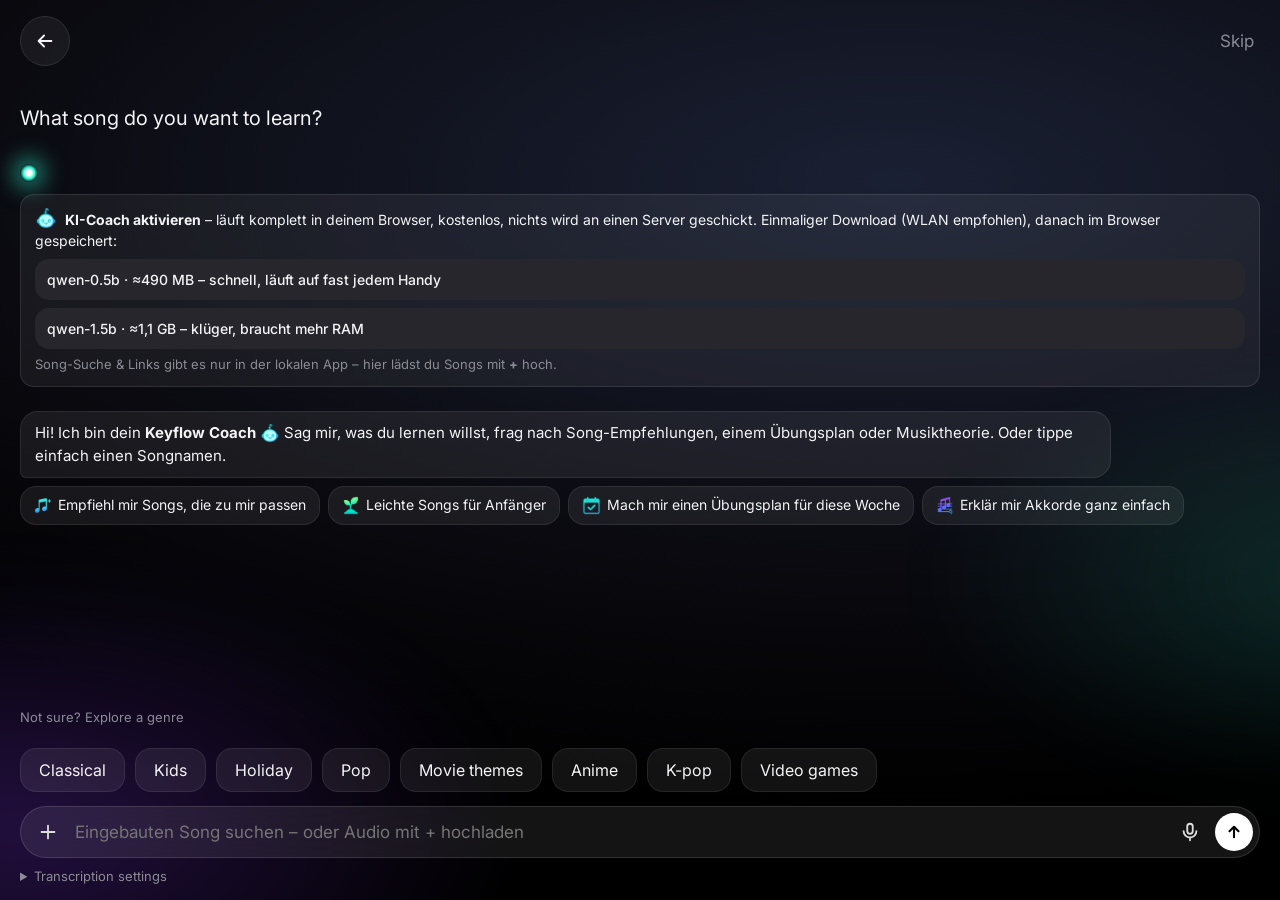
==== commit a54d98d9: "Add in-browser AI coach, in-browser Demucs and Supabase account support Co-Authored-By: Claude Opus " ====
--- a/index.html
+++ b/index.html
@@ -280,7 +280,7 @@
           <button id="accSync" class="btn primary">↻ Jetzt synchronisieren</button>
           <button id="accLogout" class="btn">Abmelden</button>
         </div>
-        <p class="panel-title" style="margin-top:14px">SICHERUNG – AUCH AUSSERHALB DES HANDYS</p>
+        <div class="server-only"><p class="panel-title" style="margin-top:14px">SICHERUNG – AUCH AUSSERHALB DES HANDYS</p>
         <div class="row btns">
           <a id="accBackup" class="btn" download><img class="ic" src="icons/ic-export.webp" alt="" draggable="false"> Sicherung herunterladen</a>
           <button id="accRestore" class="btn"><img class="ic" src="icons/ic-import.webp" alt="" draggable="false"> Wiederherstellen</button>
@@ -288,7 +288,7 @@
         <label class="row">Automatisch nach /sdcard/Keyflow sichern <input id="accAuto" type="checkbox" /></label>
         <p id="accAutoInfo" class="muted small"></p>
         <p class="muted small">Tipp: Lade die .keyflow-Datei zu Google Drive hoch oder kopiere sie auf deinen PC – dann ist alles auch sicher, wenn das Handy verloren geht.</p>
-        <input id="accRestoreFile" type="file" accept=".keyflow,.zip" hidden />
+        <input id="accRestoreFile" type="file" accept=".keyflow,.zip" hidden /></div>
       </div>
       <button id="accClose" class="link">Close</button>
     </div>
--- a/css/style.css
+++ b/css/style.css
@@ -264,6 +264,6 @@
 @media (orientation: portrait) and (max-width: 700px) { .level-panel { left: 16px; right: 16px; } .hand-seg .seg-btn { padding: 0 6px; font-size: 12px; } }
 
 /* ---------- static (public web) build ---------- */
-.static #accountBtn, .static #accModal, .static #optKind, .static #optDemucs, .static label:has(> #optKind), .static label:has(> #optDemucs) { display: none !important; }
+.static:not(.cloud) #accountBtn, .cloud .server-only, .static #optKind, .static label:has(> #optKind) { display: none !important; }
 .credits-link { text-align: center; margin: 28px 0 90px; }
 .credits ul { text-align: left; padding-left: 18px; line-height: 1.6; }
